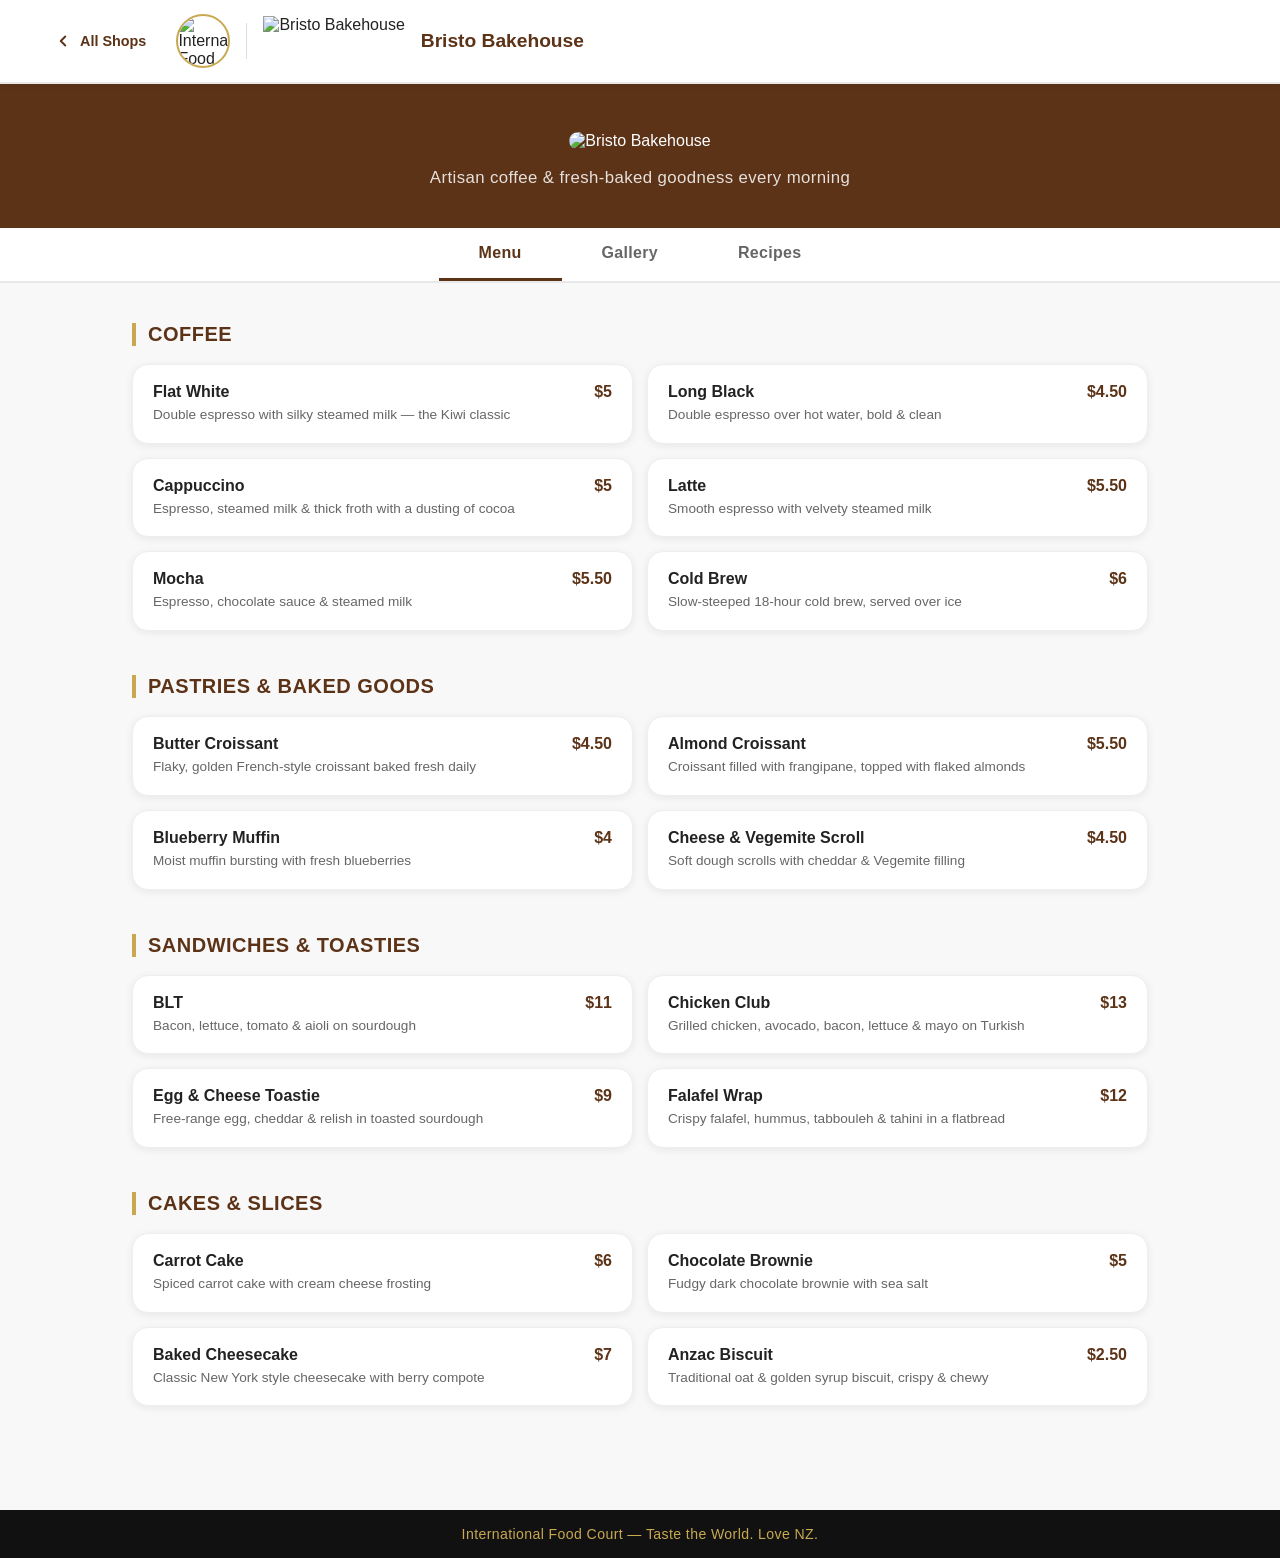
==== shops/bristo-bakehouse.html @ 09b8bf1c "Initial commit: Food court website with shop listings" ====
<!DOCTYPE html>
<html lang="en">
<head>
  <meta charset="UTF-8" />
  <meta name="viewport" content="width=device-width, initial-scale=1.0" />
  <title>Bristo Bakehouse – Coffee &amp; Bakery</title>
  <link rel="stylesheet" href="../css/shop.css" />
  <style>
    :root {
      --brand:    #5c3317;
      --brand-dk: #3e2210;
      --accent:   #c8a951;
    }
  </style>
</head>
<body>

  <header class="top-bar">
    <a class="back-btn" href="../index.html">
      <svg viewBox="0 0 24 24" fill="none" stroke="currentColor" stroke-width="2.5" stroke-linecap="round" stroke-linejoin="round"><polyline points="15 18 9 12 15 6"/></svg>
      All Shops
    </a>
    <div class="top-bar-fc-logo"><img src="../images/logos/food-court-logo.png" alt="International Food Court" /></div>
    <div class="top-bar-divider"></div>
    <img class="top-bar-shop-logo" src="../images/logos/bristo-bakehouse.png" alt="Bristo Bakehouse" />
    <span class="top-bar-shop-name">Bristo Bakehouse</span>
  </header>

  <section class="shop-hero">
    <img class="hero-logo" src="../images/logos/bristo-bakehouse.png" alt="Bristo Bakehouse" />
    <p class="hero-tagline">Artisan coffee &amp; fresh-baked goodness every morning</p>
  </section>

  <nav class="tab-nav">
    <button class="tab-btn active" data-tab="menu">Menu</button>
    <button class="tab-btn" data-tab="gallery">Gallery</button>
    <button class="tab-btn" data-tab="recipes">Recipes</button>
  </nav>

  <div class="shop-content">

    <!-- MENU -->
    <div class="tab-panel active" id="menu">

      <div class="menu-category">
        <h2 class="category-title">Coffee</h2>
        <div class="menu-items">
          <div class="menu-item">
            <div class="item-info"><div class="item-name">Flat White</div><div class="item-desc">Double espresso with silky steamed milk — the Kiwi classic</div></div>
            <span class="item-price">$5</span>
          </div>
          <div class="menu-item">
            <div class="item-info"><div class="item-name">Long Black</div><div class="item-desc">Double espresso over hot water, bold & clean</div></div>
            <span class="item-price">$4.50</span>
          </div>
          <div class="menu-item">
            <div class="item-info"><div class="item-name">Cappuccino</div><div class="item-desc">Espresso, steamed milk & thick froth with a dusting of cocoa</div></div>
            <span class="item-price">$5</span>
          </div>
          <div class="menu-item">
            <div class="item-info"><div class="item-name">Latte</div><div class="item-desc">Smooth espresso with velvety steamed milk</div></div>
            <span class="item-price">$5.50</span>
          </div>
          <div class="menu-item">
            <div class="item-info"><div class="item-name">Mocha</div><div class="item-desc">Espresso, chocolate sauce & steamed milk</div></div>
            <span class="item-price">$5.50</span>
          </div>
          <div class="menu-item">
            <div class="item-info"><div class="item-name">Cold Brew</div><div class="item-desc">Slow-steeped 18-hour cold brew, served over ice</div></div>
            <span class="item-price">$6</span>
          </div>
        </div>
      </div>

      <div class="menu-category">
        <h2 class="category-title">Pastries & Baked Goods</h2>
        <div class="menu-items">
          <div class="menu-item">
            <div class="item-info"><div class="item-name">Butter Croissant</div><div class="item-desc">Flaky, golden French-style croissant baked fresh daily</div></div>
            <span class="item-price">$4.50</span>
          </div>
          <div class="menu-item">
            <div class="item-info"><div class="item-name">Almond Croissant</div><div class="item-desc">Croissant filled with frangipane, topped with flaked almonds</div></div>
            <span class="item-price">$5.50</span>
          </div>
          <div class="menu-item">
            <div class="item-info"><div class="item-name">Blueberry Muffin</div><div class="item-desc">Moist muffin bursting with fresh blueberries</div></div>
            <span class="item-price">$4</span>
          </div>
          <div class="menu-item">
            <div class="item-info"><div class="item-name">Cheese & Vegemite Scroll</div><div class="item-desc">Soft dough scrolls with cheddar & Vegemite filling</div></div>
            <span class="item-price">$4.50</span>
          </div>
        </div>
      </div>

      <div class="menu-category">
        <h2 class="category-title">Sandwiches & Toasties</h2>
        <div class="menu-items">
          <div class="menu-item">
            <div class="item-info"><div class="item-name">BLT</div><div class="item-desc">Bacon, lettuce, tomato & aioli on sourdough</div></div>
            <span class="item-price">$11</span>
          </div>
          <div class="menu-item">
            <div class="item-info"><div class="item-name">Chicken Club</div><div class="item-desc">Grilled chicken, avocado, bacon, lettuce & mayo on Turkish</div></div>
            <span class="item-price">$13</span>
          </div>
          <div class="menu-item">
            <div class="item-info"><div class="item-name">Egg & Cheese Toastie</div><div class="item-desc">Free-range egg, cheddar & relish in toasted sourdough</div></div>
            <span class="item-price">$9</span>
          </div>
          <div class="menu-item">
            <div class="item-info"><div class="item-name">Falafel Wrap</div><div class="item-desc">Crispy falafel, hummus, tabbouleh & tahini in a flatbread</div></div>
            <span class="item-price">$12</span>
          </div>
        </div>
      </div>

      <div class="menu-category">
        <h2 class="category-title">Cakes & Slices</h2>
        <div class="menu-items">
          <div class="menu-item">
            <div class="item-info"><div class="item-name">Carrot Cake</div><div class="item-desc">Spiced carrot cake with cream cheese frosting</div></div>
            <span class="item-price">$6</span>
          </div>
          <div class="menu-item">
            <div class="item-info"><div class="item-name">Chocolate Brownie</div><div class="item-desc">Fudgy dark chocolate brownie with sea salt</div></div>
            <span class="item-price">$5</span>
          </div>
          <div class="menu-item">
            <div class="item-info"><div class="item-name">Baked Cheesecake</div><div class="item-desc">Classic New York style cheesecake with berry compote</div></div>
            <span class="item-price">$7</span>
          </div>
          <div class="menu-item">
            <div class="item-info"><div class="item-name">Anzac Biscuit</div><div class="item-desc">Traditional oat & golden syrup biscuit, crispy & chewy</div></div>
            <span class="item-price">$2.50</span>
          </div>
        </div>
      </div>
    </div>

    <!-- GALLERY -->
    <div class="tab-panel" id="gallery">
      <div class="gallery-grid">
        <div class="gallery-item"><div class="gallery-placeholder"><svg viewBox="0 0 24 24" fill="none" stroke="currentColor" stroke-width="1.5"><rect x="3" y="3" width="18" height="18" rx="2"/><circle cx="8.5" cy="8.5" r="1.5"/><polyline points="21 15 16 10 5 21"/></svg>Flat White</div></div>
        <div class="gallery-item"><div class="gallery-placeholder"><svg viewBox="0 0 24 24" fill="none" stroke="currentColor" stroke-width="1.5"><rect x="3" y="3" width="18" height="18" rx="2"/><circle cx="8.5" cy="8.5" r="1.5"/><polyline points="21 15 16 10 5 21"/></svg>Butter Croissant</div></div>
        <div class="gallery-item"><div class="gallery-placeholder"><svg viewBox="0 0 24 24" fill="none" stroke="currentColor" stroke-width="1.5"><rect x="3" y="3" width="18" height="18" rx="2"/><circle cx="8.5" cy="8.5" r="1.5"/><polyline points="21 15 16 10 5 21"/></svg>Chicken Club</div></div>
        <div class="gallery-item"><div class="gallery-placeholder"><svg viewBox="0 0 24 24" fill="none" stroke="currentColor" stroke-width="1.5"><rect x="3" y="3" width="18" height="18" rx="2"/><circle cx="8.5" cy="8.5" r="1.5"/><polyline points="21 15 16 10 5 21"/></svg>Carrot Cake</div></div>
        <div class="gallery-item"><div class="gallery-placeholder"><svg viewBox="0 0 24 24" fill="none" stroke="currentColor" stroke-width="1.5"><rect x="3" y="3" width="18" height="18" rx="2"/><circle cx="8.5" cy="8.5" r="1.5"/><polyline points="21 15 16 10 5 21"/></svg>Almond Croissant</div></div>
        <div class="gallery-item"><div class="gallery-placeholder"><svg viewBox="0 0 24 24" fill="none" stroke="currentColor" stroke-width="1.5"><rect x="3" y="3" width="18" height="18" rx="2"/><circle cx="8.5" cy="8.5" r="1.5"/><polyline points="21 15 16 10 5 21"/></svg>Chocolate Brownie</div></div>
      </div>
    </div>

    <!-- RECIPES -->
    <div class="tab-panel" id="recipes">

      <div class="recipe-card">
        <div class="recipe-title">Classic Butter Croissants</div>
        <div class="recipe-meta"><span>Makes: 8</span><span>Prep: 3 hrs</span><span>Bake: 20 min</span></div>
        <div class="recipe-body">
          <div>
            <div class="recipe-section-title">Ingredients</div>
            <ul class="ingredients-list">
              <li>3 cups bread flour</li>
              <li>7g instant yeast</li>
              <li>50g sugar</li>
              <li>1 tsp salt</li>
              <li>200ml warm milk</li>
              <li>30g softened butter</li>
              <li>200g cold unsalted butter (for lamination)</li>
              <li>1 egg + 1 tbsp milk (egg wash)</li>
            </ul>
          </div>
          <div>
            <div class="recipe-section-title">Method</div>
            <ol class="steps-list">
              <li>Mix flour, yeast, sugar, salt, warm milk and softened butter to form dough. Knead 5 minutes. Refrigerate 1 hour.</li>
              <li>Beat cold butter into a flat square between baking paper. Refrigerate until firm but pliable.</li>
              <li>Roll dough into a rectangle. Place butter square in centre, fold dough over it like an envelope.</li>
              <li>Roll out and fold into thirds (like a letter). Repeat 3 times, refrigerating 30 minutes between each fold.</li>
              <li>Roll dough thin, cut into triangles. Roll each triangle from base to tip.</li>
              <li>Place on baking paper, brush with egg wash. Prove 1 hour. Bake at 200°C for 18–20 minutes until golden.</li>
            </ol>
          </div>
        </div>
      </div>

      <div class="recipe-card">
        <div class="recipe-title">Fudgy Chocolate Brownies</div>
        <div class="recipe-meta"><span>Makes: 16 squares</span><span>Prep: 15 min</span><span>Bake: 25 min</span></div>
        <div class="recipe-body">
          <div>
            <div class="recipe-section-title">Ingredients</div>
            <ul class="ingredients-list">
              <li>200g dark chocolate (70%)</li>
              <li>150g unsalted butter</li>
              <li>250g caster sugar</li>
              <li>3 eggs</li>
              <li>1 tsp vanilla extract</li>
              <li>100g plain flour</li>
              <li>30g cocoa powder</li>
              <li>½ tsp salt</li>
              <li>Flaky sea salt to top</li>
            </ul>
          </div>
          <div>
            <div class="recipe-section-title">Method</div>
            <ol class="steps-list">
              <li>Preheat oven to 175°C. Line a 20cm square tin with baking paper.</li>
              <li>Melt chocolate and butter together in a bowl over simmering water. Cool 5 minutes.</li>
              <li>Whisk sugar into chocolate mixture, then beat in eggs one at a time. Add vanilla.</li>
              <li>Fold in flour, cocoa and salt until just combined — do not overmix.</li>
              <li>Pour into tin, sprinkle with flaky salt. Bake 22–25 minutes. Centre should still have a slight wobble.</li>
              <li>Cool completely in tin before cutting. This is key — patience makes them fudgy!</li>
            </ol>
          </div>
        </div>
      </div>

    </div>
  </div>

  <footer class="site-footer">
    <p>International Food Court &mdash; Taste the World. Love NZ.</p>
  </footer>

  <script src="../js/shop.js"></script>
</body>
</html>
---- css/shop.css ----
/* ── Reset & Base ─────────────────────────────────── */
*, *::before, *::after { box-sizing: border-box; margin: 0; padding: 0; }

:root {
  --brand:    #1a5c6e;
  --brand-dk: #134957;
  --accent:   #f5c518;
  --text:     #222;
  --muted:    #666;
  --bg:       #f8f8f8;
  --card-bg:  #fff;
  --radius:   16px;
}

body {
  font-family: 'Segoe UI', Arial, sans-serif;
  background: var(--bg);
  color: var(--text);
  min-height: 100vh;
  display: flex;
  flex-direction: column;
}

a { color: inherit; text-decoration: none; }
img { display: block; max-width: 100%; }

/* ── Top Bar ──────────────────────────────────────── */
.top-bar {
  display: flex;
  align-items: center;
  gap: 16px;
  padding: 14px 40px;
  background: #fff;
  border-bottom: 2px solid #e8e8e8;
  position: sticky;
  top: 0;
  z-index: 100;
  box-shadow: 0 2px 8px rgba(0,0,0,0.06);
}

.back-btn {
  display: flex;
  align-items: center;
  gap: 8px;
  font-size: 0.9rem;
  font-weight: 600;
  color: var(--brand);
  padding: 8px 14px;
  border-radius: 8px;
  transition: background 0.2s;
  white-space: nowrap;
}
.back-btn:hover { background: #f0f0f0; }
.back-btn svg { width: 18px; height: 18px; }

.top-bar-fc-logo {
  width: 54px;
  height: 54px;
  border-radius: 50%;
  overflow: hidden;
  border: 2px solid #c8a951;
  flex-shrink: 0;
}
.top-bar-fc-logo img { width: 100%; height: 100%; object-fit: cover; }

.top-bar-divider {
  width: 1px;
  height: 36px;
  background: #ddd;
  flex-shrink: 0;
}

.top-bar-shop-logo {
  height: 50px;
  object-fit: contain;
  flex-shrink: 0;
}

.top-bar-shop-name {
  font-size: 1.2rem;
  font-weight: 700;
  color: var(--brand);
}

/* ── Hero ─────────────────────────────────────────── */
.shop-hero {
  background: var(--brand);
  display: flex;
  align-items: center;
  justify-content: center;
  flex-direction: column;
  padding: 48px 40px 40px;
  text-align: center;
  gap: 18px;
  color: #fff;
}

.hero-logo {
  max-width: 220px;
  max-height: 160px;
  object-fit: contain;
  border-radius: 16px;
}

.hero-tagline {
  font-size: 1.05rem;
  opacity: 0.85;
  letter-spacing: 0.4px;
}

/* ── Tab Nav ──────────────────────────────────────── */
.tab-nav {
  display: flex;
  justify-content: center;
  gap: 0;
  background: #fff;
  border-bottom: 2px solid #e8e8e8;
  position: sticky;
  top: 86px;
  z-index: 99;
}

.tab-btn {
  padding: 16px 40px;
  font-size: 1rem;
  font-weight: 600;
  background: none;
  border: none;
  cursor: pointer;
  color: var(--muted);
  border-bottom: 3px solid transparent;
  transition: color 0.2s, border-color 0.2s;
  letter-spacing: 0.3px;
}
.tab-btn:hover { color: var(--brand); }
.tab-btn.active {
  color: var(--brand);
  border-bottom-color: var(--brand);
}

/* ── Tab Panels ───────────────────────────────────── */
.tab-panel { display: none; }
.tab-panel.active { display: block; }

/* ── Main Content ─────────────────────────────────── */
.shop-content {
  flex: 1;
  max-width: 1080px;
  margin: 0 auto;
  width: 100%;
  padding: 40px 32px 60px;
}

/* ── Menu ─────────────────────────────────────────── */
.menu-category {
  margin-bottom: 44px;
}

.category-title {
  font-size: 1.25rem;
  font-weight: 700;
  color: var(--brand);
  border-left: 4px solid var(--accent);
  padding-left: 12px;
  margin-bottom: 18px;
  text-transform: uppercase;
  letter-spacing: 0.5px;
}

.menu-items {
  display: grid;
  grid-template-columns: repeat(2, 1fr);
  gap: 14px;
}

.menu-item {
  background: var(--card-bg);
  border-radius: var(--radius);
  padding: 18px 20px;
  display: flex;
  justify-content: space-between;
  align-items: flex-start;
  gap: 12px;
  box-shadow: 0 2px 8px rgba(0,0,0,0.07);
  border: 1px solid #eee;
  transition: box-shadow 0.2s;
}
.menu-item:hover { box-shadow: 0 4px 16px rgba(0,0,0,0.12); }

.item-info { flex: 1; }
.item-name {
  font-size: 1rem;
  font-weight: 600;
  margin-bottom: 4px;
}
.item-desc {
  font-size: 0.85rem;
  color: var(--muted);
  line-height: 1.45;
}

.item-price {
  font-size: 1rem;
  font-weight: 700;
  color: var(--brand);
  white-space: nowrap;
  flex-shrink: 0;
}

/* ── Gallery ──────────────────────────────────────── */
.gallery-grid {
  display: grid;
  grid-template-columns: repeat(3, 1fr);
  gap: 16px;
}

.gallery-item {
  border-radius: var(--radius);
  overflow: hidden;
  aspect-ratio: 4/3;
  background: #e0e0e0;
  display: flex;
  align-items: center;
  justify-content: center;
  color: #999;
  font-size: 0.85rem;
  font-weight: 500;
}

.gallery-item img {
  width: 100%;
  height: 100%;
  object-fit: cover;
  transition: transform 0.3s;
}
.gallery-item:hover img { transform: scale(1.04); }

.gallery-placeholder {
  display: flex;
  flex-direction: column;
  align-items: center;
  gap: 8px;
  color: #aaa;
  font-size: 0.85rem;
}
.gallery-placeholder svg { width: 40px; height: 40px; opacity: 0.4; }

/* ── Recipes ──────────────────────────────────────── */
.recipe-card {
  background: var(--card-bg);
  border-radius: var(--radius);
  padding: 28px;
  margin-bottom: 24px;
  box-shadow: 0 2px 10px rgba(0,0,0,0.07);
  border: 1px solid #eee;
}

.recipe-title {
  font-size: 1.2rem;
  font-weight: 700;
  color: var(--brand);
  margin-bottom: 6px;
}

.recipe-meta {
  font-size: 0.85rem;
  color: var(--muted);
  margin-bottom: 20px;
  display: flex;
  gap: 20px;
}

.recipe-body {
  display: grid;
  grid-template-columns: 1fr 2fr;
  gap: 24px;
}

.recipe-section-title {
  font-size: 0.9rem;
  font-weight: 700;
  text-transform: uppercase;
  letter-spacing: 0.5px;
  color: var(--muted);
  margin-bottom: 10px;
}

.ingredients-list {
  list-style: none;
  font-size: 0.9rem;
  line-height: 2;
}
.ingredients-list li::before {
  content: '• ';
  color: var(--accent);
  font-weight: 700;
}

.steps-list {
  list-style: none;
  counter-reset: step;
  font-size: 0.9rem;
}
.steps-list li {
  counter-increment: step;
  display: flex;
  gap: 12px;
  margin-bottom: 12px;
  line-height: 1.5;
}
.steps-list li::before {
  content: counter(step);
  background: var(--brand);
  color: #fff;
  border-radius: 50%;
  width: 24px;
  height: 24px;
  min-width: 24px;
  display: flex;
  align-items: center;
  justify-content: center;
  font-size: 0.78rem;
  font-weight: 700;
  margin-top: 2px;
}

/* ── Footer ───────────────────────────────────────── */
.site-footer {
  background: #111;
  color: #c8a951;
  text-align: center;
  padding: 16px 20px;
  font-size: 0.88rem;
  letter-spacing: 0.4px;
  margin-top: auto;
}

/* ── Responsive ───────────────────────────────────── */
@media (max-width: 800px) {
  .menu-items { grid-template-columns: 1fr; }
  .gallery-grid { grid-template-columns: repeat(2, 1fr); }
  .recipe-body { grid-template-columns: 1fr; }
  .top-bar { padding: 12px 20px; }
  .tab-btn { padding: 14px 20px; font-size: 0.9rem; }
  .shop-content { padding: 28px 20px 48px; }
}

@media (max-width: 500px) {
  .gallery-grid { grid-template-columns: 1fr; }
  .top-bar-shop-name { display: none; }
}
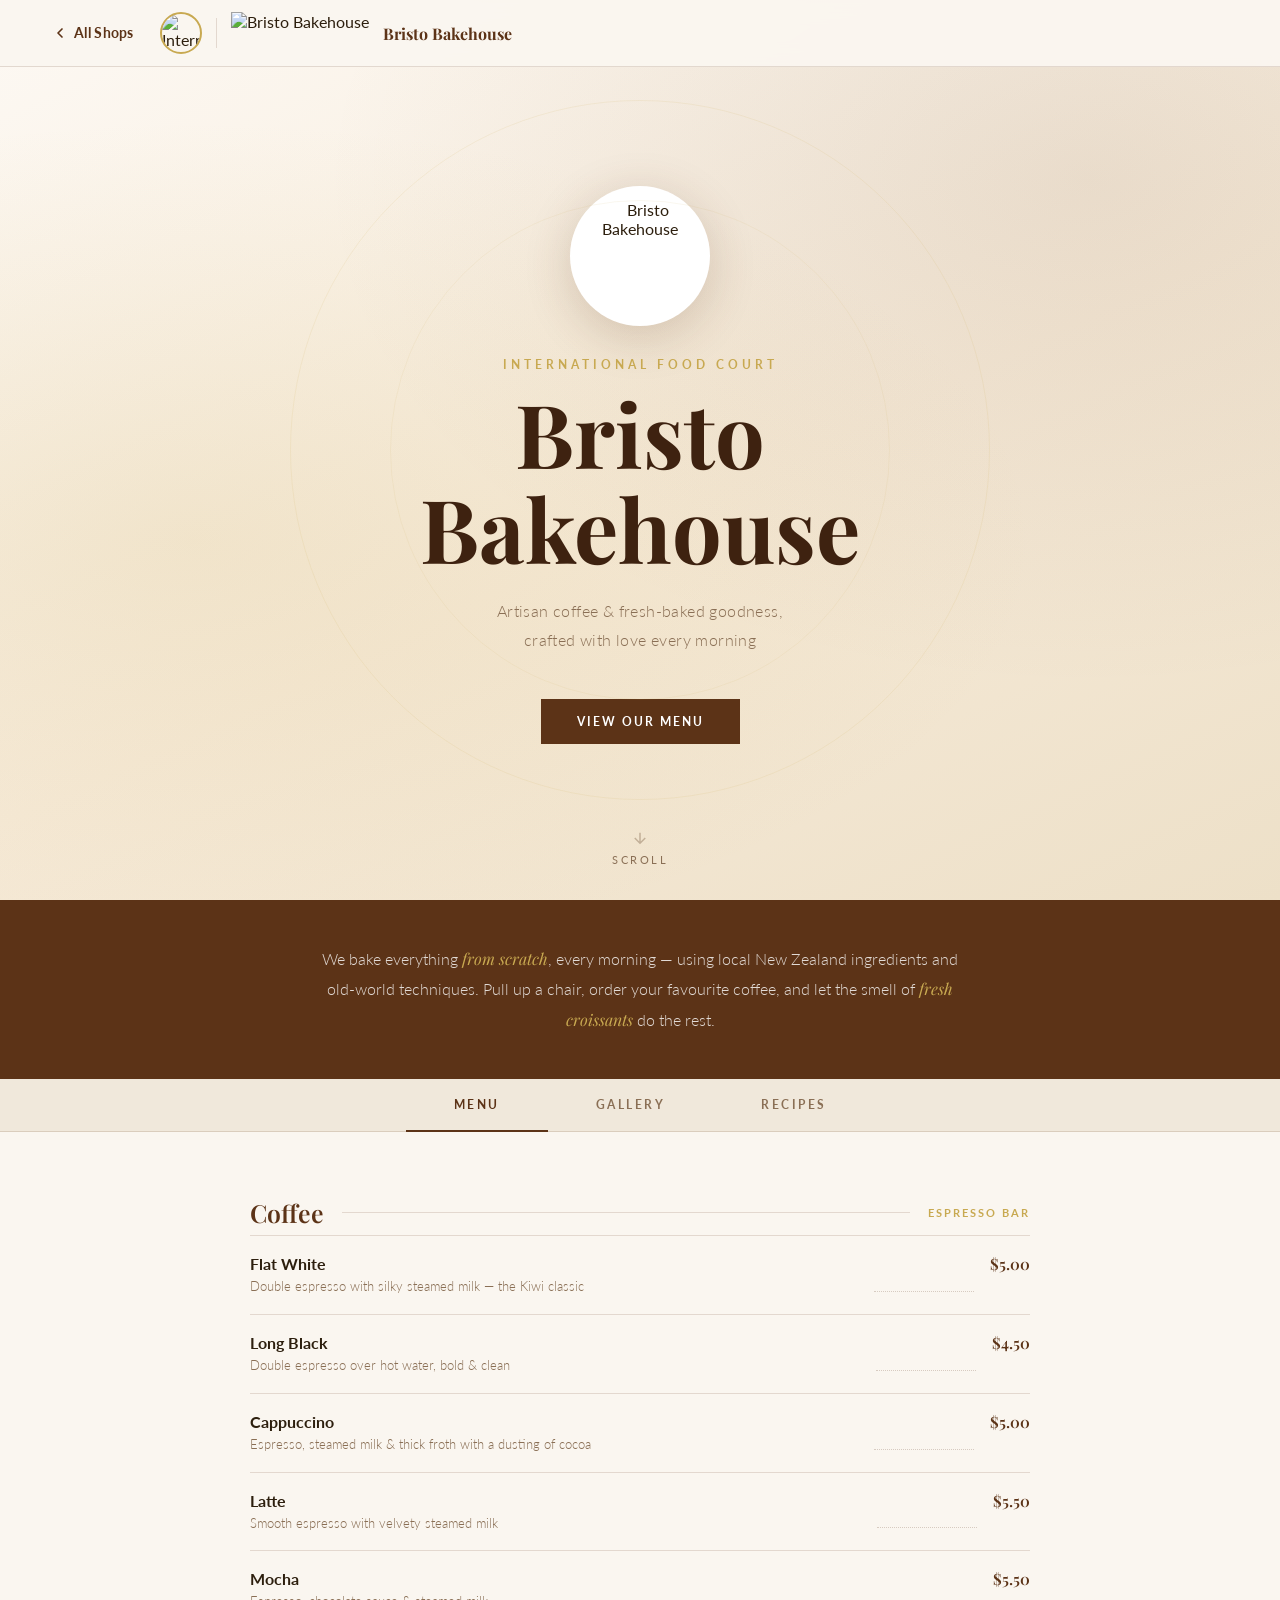
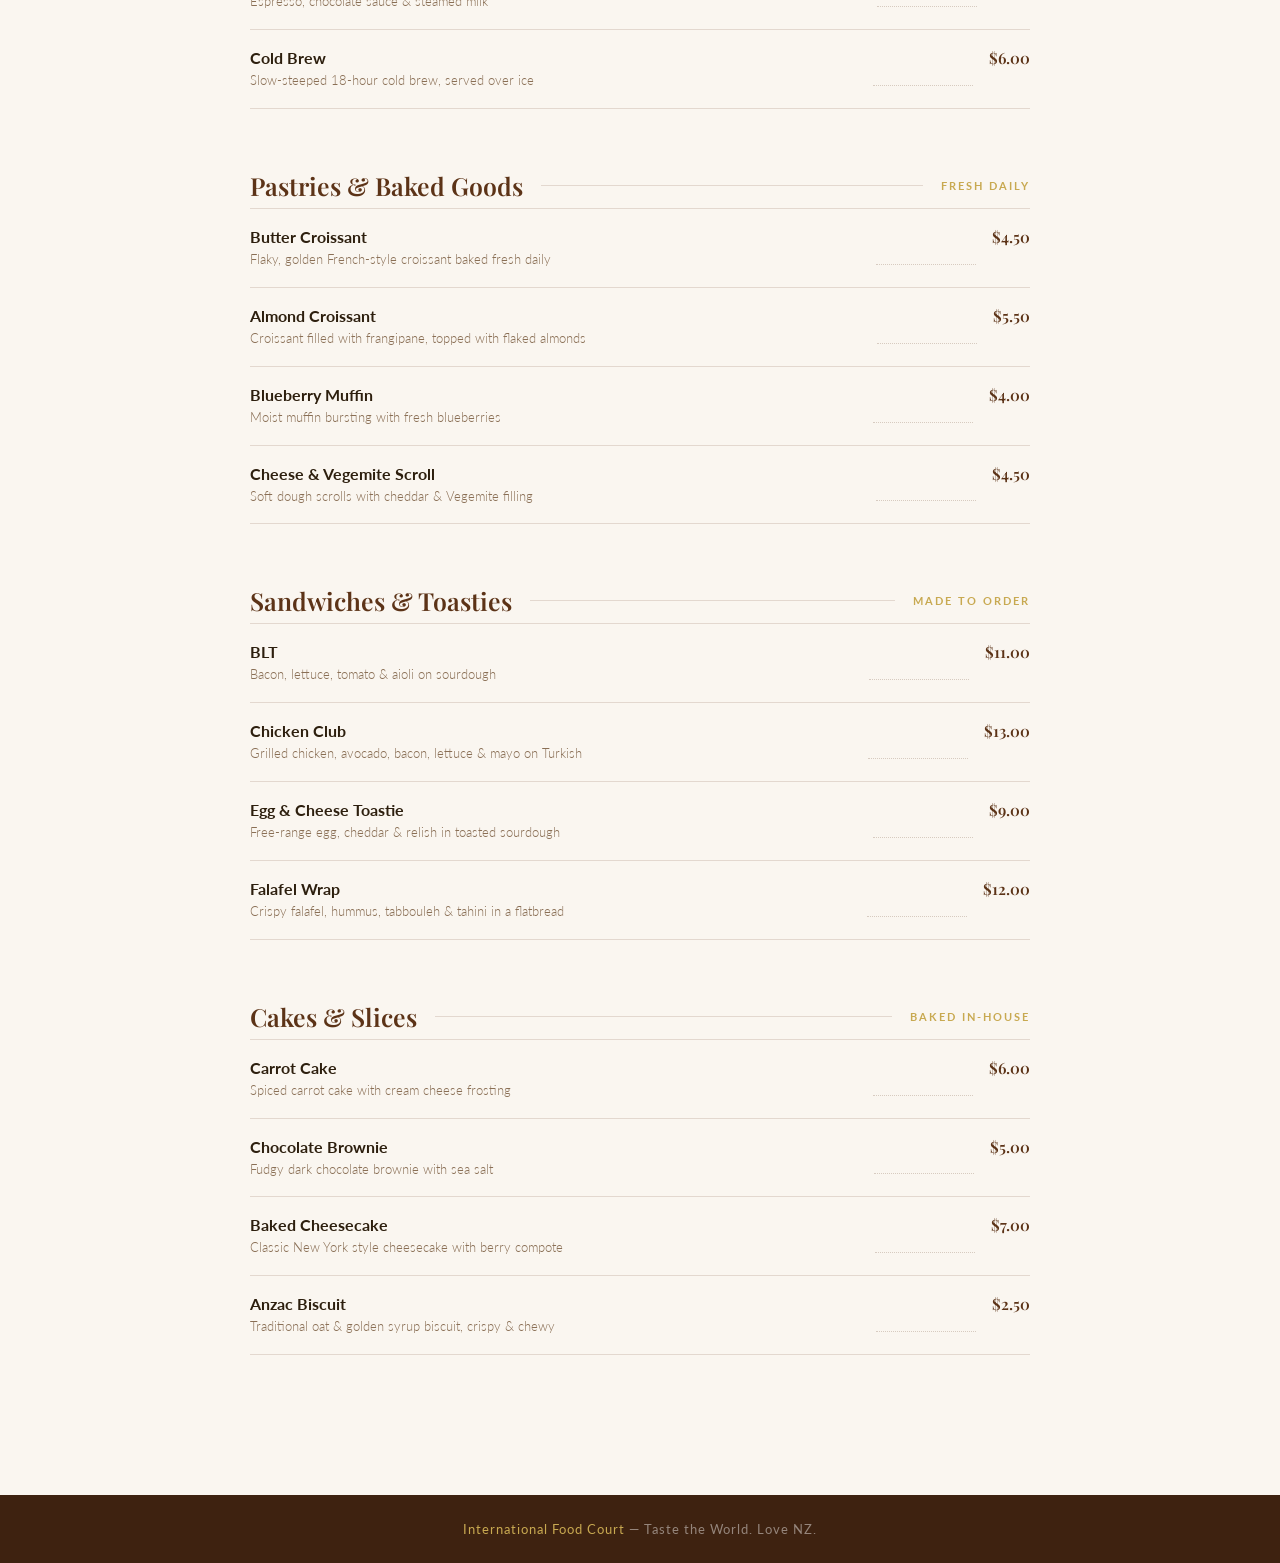
==== commit 427f7497: "Redesign Bristo Bakehouse as a natural editorial landing page Replace boxed card grid with a full-sc" ====
--- a/shops/bristo-bakehouse.html
+++ b/shops/bristo-bakehouse.html
@@ -4,12 +4,549 @@
   <meta charset="UTF-8" />
   <meta name="viewport" content="width=device-width, initial-scale=1.0" />
   <title>Bristo Bakehouse – Coffee &amp; Bakery</title>
-  <link rel="stylesheet" href="../css/shop.css" />
+  <link rel="preconnect" href="https://fonts.googleapis.com">
+  <link rel="preconnect" href="https://fonts.gstatic.com" crossorigin>
+  <link href="https://fonts.googleapis.com/css2?family=Playfair+Display:ital,wght@0,400;0,600;0,700;1,400&family=Lato:wght@300;400;700&display=swap" rel="stylesheet">
   <style>
+    *, *::before, *::after { box-sizing: border-box; margin: 0; padding: 0; }
+
     :root {
       --brand:    #5c3317;
       --brand-dk: #3e2210;
       --accent:   #c8a951;
+      --bg:       #faf6f0;
+      --bg-alt:   #f0e8db;
+      --text:     #2d1f0e;
+      --muted:    #8a6f55;
+      --border:   rgba(92, 51, 23, 0.15);
+    }
+
+    body {
+      font-family: 'Lato', 'Segoe UI', sans-serif;
+      background: var(--bg);
+      color: var(--text);
+      min-height: 100vh;
+    }
+
+    a { color: inherit; text-decoration: none; }
+    img { display: block; max-width: 100%; }
+
+    /* ── Top Bar ── */
+    .top-bar {
+      display: flex;
+      align-items: center;
+      gap: 14px;
+      padding: 12px 40px;
+      background: rgba(250, 246, 240, 0.96);
+      backdrop-filter: blur(10px);
+      border-bottom: 1px solid var(--border);
+      position: fixed;
+      top: 0; left: 0; right: 0;
+      z-index: 100;
+    }
+
+    .back-btn {
+      display: flex;
+      align-items: center;
+      gap: 6px;
+      font-size: 0.85rem;
+      font-weight: 700;
+      color: var(--brand);
+      padding: 7px 12px;
+      border-radius: 6px;
+      transition: background 0.2s;
+      white-space: nowrap;
+      letter-spacing: 0.3px;
+    }
+    .back-btn:hover { background: rgba(92, 51, 23, 0.08); }
+    .back-btn svg { width: 16px; height: 16px; }
+
+    .top-bar-fc-logo {
+      width: 42px; height: 42px;
+      border-radius: 50%;
+      overflow: hidden;
+      border: 2px solid var(--accent);
+      flex-shrink: 0;
+    }
+    .top-bar-fc-logo img { width: 100%; height: 100%; object-fit: cover; }
+
+    .top-bar-divider {
+      width: 1px; height: 30px;
+      background: var(--border);
+      flex-shrink: 0;
+    }
+
+    .top-bar-shop-logo {
+      height: 42px;
+      object-fit: contain;
+      flex-shrink: 0;
+    }
+
+    .top-bar-shop-name {
+      font-family: 'Playfair Display', serif;
+      font-size: 1rem;
+      font-weight: 700;
+      color: var(--brand);
+    }
+
+    /* ── Hero ── */
+    .shop-hero {
+      min-height: 100vh;
+      background:
+        radial-gradient(ellipse at 15% 60%, rgba(200, 169, 81, 0.14) 0%, transparent 55%),
+        radial-gradient(ellipse at 85% 20%, rgba(92, 51, 23, 0.09) 0%, transparent 50%),
+        linear-gradient(155deg, #fdf9f4 0%, #f6ead8 55%, #ede0c8 100%);
+      display: flex;
+      flex-direction: column;
+      align-items: center;
+      justify-content: center;
+      text-align: center;
+      padding: 120px 40px 90px;
+      position: relative;
+      overflow: hidden;
+    }
+
+    /* subtle decorative texture rings */
+    .shop-hero::before {
+      content: '';
+      position: absolute;
+      top: 50%; left: 50%;
+      transform: translate(-50%, -50%);
+      width: 700px; height: 700px;
+      border-radius: 50%;
+      border: 1px solid rgba(200, 169, 81, 0.12);
+      pointer-events: none;
+    }
+    .shop-hero::after {
+      content: '';
+      position: absolute;
+      top: 50%; left: 50%;
+      transform: translate(-50%, -50%);
+      width: 500px; height: 500px;
+      border-radius: 50%;
+      border: 1px solid rgba(200, 169, 81, 0.09);
+      pointer-events: none;
+    }
+
+    .hero-logo {
+      width: 140px; height: 140px;
+      object-fit: contain;
+      border-radius: 50%;
+      background: #fff;
+      padding: 14px;
+      box-shadow: 0 10px 48px rgba(92, 51, 23, 0.2);
+      margin-bottom: 32px;
+      position: relative;
+    }
+
+    .hero-eyebrow {
+      font-size: 0.72rem;
+      letter-spacing: 4px;
+      text-transform: uppercase;
+      color: var(--accent);
+      font-weight: 700;
+      margin-bottom: 14px;
+      position: relative;
+    }
+
+    .hero-title {
+      font-family: 'Playfair Display', serif;
+      font-size: clamp(3rem, 7vw, 5.5rem);
+      font-weight: 700;
+      color: var(--brand-dk);
+      line-height: 1.08;
+      margin-bottom: 22px;
+      position: relative;
+    }
+
+    .hero-tagline {
+      font-size: 1rem;
+      color: var(--muted);
+      font-weight: 300;
+      letter-spacing: 0.4px;
+      max-width: 400px;
+      line-height: 1.8;
+      margin-bottom: 44px;
+      position: relative;
+    }
+
+    .hero-cta {
+      display: inline-flex;
+      align-items: center;
+      gap: 10px;
+      background: var(--brand);
+      color: #fff;
+      padding: 15px 36px;
+      font-size: 0.78rem;
+      font-weight: 700;
+      letter-spacing: 2px;
+      text-transform: uppercase;
+      transition: background 0.2s, transform 0.18s;
+      position: relative;
+    }
+    .hero-cta:hover { background: var(--brand-dk); transform: translateY(-2px); }
+
+    .hero-scroll {
+      position: absolute;
+      bottom: 34px;
+      left: 50%;
+      transform: translateX(-50%);
+      display: flex;
+      flex-direction: column;
+      align-items: center;
+      gap: 6px;
+      color: var(--muted);
+      font-size: 0.68rem;
+      letter-spacing: 2.5px;
+      text-transform: uppercase;
+      animation: scrollBounce 2.4s ease-in-out infinite;
+    }
+    .hero-scroll svg { width: 18px; height: 18px; opacity: 0.45; }
+
+    @keyframes scrollBounce {
+      0%, 100% { transform: translateX(-50%) translateY(0); }
+      50%       { transform: translateX(-50%) translateY(7px); }
+    }
+
+    /* ── Intro Strip ── */
+    .intro-strip {
+      background: var(--brand);
+      padding: 44px 40px;
+      text-align: center;
+    }
+    .intro-strip p {
+      max-width: 660px;
+      margin: 0 auto;
+      font-size: 1rem;
+      line-height: 1.9;
+      color: rgba(255,255,255,0.82);
+      font-weight: 300;
+    }
+    .intro-strip em {
+      font-family: 'Playfair Display', serif;
+      font-style: italic;
+      font-weight: 400;
+      color: var(--accent);
+    }
+
+    /* ── Tab Nav ── */
+    .tab-nav {
+      display: flex;
+      justify-content: center;
+      background: var(--bg-alt);
+      border-bottom: 1px solid var(--border);
+      position: sticky;
+      top: 67px;
+      z-index: 99;
+    }
+
+    .tab-btn {
+      padding: 18px 48px;
+      font-family: 'Lato', sans-serif;
+      font-size: 0.78rem;
+      font-weight: 700;
+      letter-spacing: 2.5px;
+      text-transform: uppercase;
+      background: none;
+      border: none;
+      cursor: pointer;
+      color: var(--muted);
+      border-bottom: 2px solid transparent;
+      margin-bottom: -1px;
+      transition: color 0.2s, border-color 0.2s;
+    }
+    .tab-btn:hover { color: var(--brand); }
+    .tab-btn.active {
+      color: var(--brand);
+      border-bottom-color: var(--brand);
+    }
+
+    /* ── Tab Panels ── */
+    .tab-panel { display: none; }
+    .tab-panel.active { display: block; }
+
+    .shop-content {
+      max-width: 860px;
+      margin: 0 auto;
+      width: 100%;
+      padding: 64px 40px 80px;
+    }
+
+    /* ── Menu ── */
+    .menu-category { margin-bottom: 60px; }
+
+    .category-header {
+      display: flex;
+      align-items: center;
+      gap: 18px;
+      margin-bottom: 6px;
+    }
+
+    .category-title {
+      font-family: 'Playfair Display', serif;
+      font-size: 1.55rem;
+      font-weight: 600;
+      color: var(--brand);
+      white-space: nowrap;
+    }
+
+    .category-line {
+      flex: 1;
+      height: 1px;
+      background: var(--border);
+    }
+
+    .category-tag {
+      font-size: 0.68rem;
+      letter-spacing: 2px;
+      text-transform: uppercase;
+      color: var(--accent);
+      font-weight: 700;
+      white-space: nowrap;
+    }
+
+    .menu-items { display: block; }
+
+    .menu-item {
+      display: flex;
+      align-items: baseline;
+      gap: 16px;
+      padding: 17px 0;
+      border-bottom: 1px solid var(--border);
+    }
+    .menu-item:first-child { border-top: 1px solid var(--border); }
+
+    .item-info { flex: 1; min-width: 0; }
+
+    .item-name {
+      font-size: 0.97rem;
+      font-weight: 700;
+      color: var(--text);
+      margin-bottom: 3px;
+    }
+
+    .item-desc {
+      font-size: 0.84rem;
+      color: var(--muted);
+      font-weight: 300;
+      line-height: 1.55;
+    }
+
+    .item-dots {
+      flex: 1;
+      max-width: 100px;
+      border-bottom: 1px dotted rgba(92,51,23,0.22);
+      align-self: flex-end;
+      margin-bottom: 5px;
+    }
+
+    .item-price {
+      font-family: 'Playfair Display', serif;
+      font-size: 0.97rem;
+      font-weight: 600;
+      color: var(--brand);
+      white-space: nowrap;
+    }
+
+    /* ── Gallery ── */
+    .section-intro {
+      text-align: center;
+      margin-bottom: 44px;
+    }
+    .section-intro h2 {
+      font-family: 'Playfair Display', serif;
+      font-size: 1.9rem;
+      color: var(--brand);
+      margin-bottom: 10px;
+    }
+    .section-intro p {
+      color: var(--muted);
+      font-size: 0.88rem;
+      font-weight: 300;
+      line-height: 1.7;
+    }
+
+    .gallery-grid {
+      display: grid;
+      grid-template-columns: repeat(3, 1fr);
+      gap: 10px;
+    }
+
+    .gallery-item {
+      border-radius: 3px;
+      overflow: hidden;
+      aspect-ratio: 4/3;
+      background: #e4d9cc;
+      display: flex;
+      align-items: center;
+      justify-content: center;
+    }
+    .gallery-item:first-child {
+      grid-column: span 2;
+      aspect-ratio: 16/9;
+    }
+
+    .gallery-item img {
+      width: 100%; height: 100%;
+      object-fit: cover;
+      transition: transform 0.45s ease;
+    }
+    .gallery-item:hover img { transform: scale(1.04); }
+
+    .gallery-placeholder {
+      display: flex;
+      flex-direction: column;
+      align-items: center;
+      gap: 9px;
+      color: #b0a090;
+      font-size: 0.78rem;
+      font-weight: 600;
+      letter-spacing: 0.5px;
+    }
+    .gallery-placeholder svg { width: 30px; height: 30px; opacity: 0.3; }
+
+    /* ── Recipes ── */
+    .recipe-card {
+      margin-bottom: 64px;
+      padding-bottom: 64px;
+      border-bottom: 1px solid var(--border);
+    }
+    .recipe-card:last-child { border-bottom: none; }
+
+    .recipe-eyebrow {
+      font-size: 0.68rem;
+      letter-spacing: 3px;
+      text-transform: uppercase;
+      color: var(--accent);
+      font-weight: 700;
+      margin-bottom: 10px;
+    }
+
+    .recipe-title {
+      font-family: 'Playfair Display', serif;
+      font-size: 1.9rem;
+      font-weight: 600;
+      color: var(--brand-dk);
+      margin-bottom: 14px;
+      line-height: 1.15;
+    }
+
+    .recipe-meta {
+      display: flex;
+      gap: 28px;
+      margin-bottom: 28px;
+      font-size: 0.8rem;
+      color: var(--muted);
+      font-weight: 700;
+      letter-spacing: 0.5px;
+    }
+    .recipe-meta span {
+      display: flex;
+      align-items: center;
+      gap: 7px;
+    }
+    .recipe-meta span::before {
+      content: '';
+      width: 4px; height: 4px;
+      border-radius: 50%;
+      background: var(--accent);
+      flex-shrink: 0;
+    }
+
+    .recipe-rule {
+      width: 40px; height: 2px;
+      background: var(--accent);
+      margin-bottom: 32px;
+    }
+
+    .recipe-body {
+      display: grid;
+      grid-template-columns: 210px 1fr;
+      gap: 52px;
+    }
+
+    .recipe-section-title {
+      font-size: 0.68rem;
+      font-weight: 700;
+      letter-spacing: 2.5px;
+      text-transform: uppercase;
+      color: var(--brand);
+      margin-bottom: 16px;
+      padding-bottom: 8px;
+      border-bottom: 1px solid var(--border);
+    }
+
+    .ingredients-list {
+      list-style: none;
+      font-size: 0.875rem;
+      line-height: 2;
+      color: var(--text);
+      font-weight: 300;
+    }
+    .ingredients-list li { display: flex; align-items: flex-start; gap: 8px; }
+    .ingredients-list li::before {
+      content: '—';
+      color: var(--accent);
+      flex-shrink: 0;
+      font-weight: 400;
+    }
+
+    .steps-list {
+      list-style: none;
+      counter-reset: step;
+      font-size: 0.9rem;
+    }
+    .steps-list li {
+      counter-increment: step;
+      display: flex;
+      gap: 16px;
+      margin-bottom: 20px;
+      line-height: 1.7;
+      font-weight: 300;
+      align-items: flex-start;
+    }
+    .steps-list li::before {
+      content: counter(step, decimal-leading-zero);
+      font-family: 'Playfair Display', serif;
+      font-size: 0.95rem;
+      color: var(--accent);
+      font-weight: 600;
+      flex-shrink: 0;
+      width: 26px;
+      line-height: 1.7;
+    }
+
+    /* ── Footer ── */
+    .site-footer {
+      background: var(--brand-dk);
+      color: rgba(255,255,255,0.45);
+      text-align: center;
+      padding: 26px 20px;
+      font-size: 0.8rem;
+      letter-spacing: 1px;
+    }
+    .site-footer strong { color: var(--accent); font-weight: 400; }
+
+    /* ── Responsive ── */
+    @media (max-width: 768px) {
+      .top-bar { padding: 10px 20px; }
+      .shop-hero { padding: 100px 24px 70px; }
+      .hero-title { font-size: 2.8rem; }
+      .intro-strip { padding: 36px 24px; }
+      .tab-btn { padding: 16px 24px; font-size: 0.74rem; letter-spacing: 1.5px; }
+      .shop-content { padding: 44px 24px 60px; }
+      .recipe-body { grid-template-columns: 1fr; gap: 32px; }
+      .gallery-grid { grid-template-columns: repeat(2, 1fr); }
+      .gallery-item:first-child { grid-column: span 2; }
+    }
+
+    @media (max-width: 480px) {
+      .gallery-grid { grid-template-columns: 1fr; }
+      .gallery-item:first-child { grid-column: span 1; }
+      .top-bar-shop-name { display: none; }
+      .tab-nav { overflow-x: auto; justify-content: flex-start; }
+      .hero-title { font-size: 2.4rem; }
+      .item-dots { display: none; }
     }
   </style>
 </head>
@@ -28,10 +565,21 @@
 
   <section class="shop-hero">
     <img class="hero-logo" src="../images/logos/bristo-bakehouse.png" alt="Bristo Bakehouse" />
-    <p class="hero-tagline">Artisan coffee &amp; fresh-baked goodness every morning</p>
+    <p class="hero-eyebrow">International Food Court</p>
+    <h1 class="hero-title">Bristo<br>Bakehouse</h1>
+    <p class="hero-tagline">Artisan coffee &amp; fresh-baked goodness,<br>crafted with love every morning</p>
+    <a class="hero-cta" href="#content-start">View Our Menu</a>
+    <div class="hero-scroll">
+      <svg viewBox="0 0 24 24" fill="none" stroke="currentColor" stroke-width="2"><path d="M12 5v14M5 12l7 7 7-7"/></svg>
+      Scroll
+    </div>
   </section>
 
-  <nav class="tab-nav">
+  <div class="intro-strip">
+    <p>We bake everything <em>from scratch</em>, every morning — using local New Zealand ingredients and old-world techniques. Pull up a chair, order your favourite coffee, and let the smell of <em>fresh croissants</em> do the rest.</p>
+  </div>
+
+  <nav class="tab-nav" id="content-start">
     <button class="tab-btn active" data-tab="menu">Menu</button>
     <button class="tab-btn" data-tab="gallery">Gallery</button>
     <button class="tab-btn" data-tab="recipes">Recipes</button>
@@ -43,97 +591,113 @@
     <div class="tab-panel active" id="menu">
 
       <div class="menu-category">
-        <h2 class="category-title">Coffee</h2>
+        <div class="category-header">
+          <h2 class="category-title">Coffee</h2>
+          <div class="category-line"></div>
+          <span class="category-tag">Espresso Bar</span>
+        </div>
         <div class="menu-items">
           <div class="menu-item">
             <div class="item-info"><div class="item-name">Flat White</div><div class="item-desc">Double espresso with silky steamed milk — the Kiwi classic</div></div>
-            <span class="item-price">$5</span>
-          </div>
-          <div class="menu-item">
-            <div class="item-info"><div class="item-name">Long Black</div><div class="item-desc">Double espresso over hot water, bold & clean</div></div>
-            <span class="item-price">$4.50</span>
-          </div>
-          <div class="menu-item">
-            <div class="item-info"><div class="item-name">Cappuccino</div><div class="item-desc">Espresso, steamed milk & thick froth with a dusting of cocoa</div></div>
-            <span class="item-price">$5</span>
+            <div class="item-dots"></div><span class="item-price">$5.00</span>
+          </div>
+          <div class="menu-item">
+            <div class="item-info"><div class="item-name">Long Black</div><div class="item-desc">Double espresso over hot water, bold &amp; clean</div></div>
+            <div class="item-dots"></div><span class="item-price">$4.50</span>
+          </div>
+          <div class="menu-item">
+            <div class="item-info"><div class="item-name">Cappuccino</div><div class="item-desc">Espresso, steamed milk &amp; thick froth with a dusting of cocoa</div></div>
+            <div class="item-dots"></div><span class="item-price">$5.00</span>
           </div>
           <div class="menu-item">
             <div class="item-info"><div class="item-name">Latte</div><div class="item-desc">Smooth espresso with velvety steamed milk</div></div>
-            <span class="item-price">$5.50</span>
-          </div>
-          <div class="menu-item">
-            <div class="item-info"><div class="item-name">Mocha</div><div class="item-desc">Espresso, chocolate sauce & steamed milk</div></div>
-            <span class="item-price">$5.50</span>
+            <div class="item-dots"></div><span class="item-price">$5.50</span>
+          </div>
+          <div class="menu-item">
+            <div class="item-info"><div class="item-name">Mocha</div><div class="item-desc">Espresso, chocolate sauce &amp; steamed milk</div></div>
+            <div class="item-dots"></div><span class="item-price">$5.50</span>
           </div>
           <div class="menu-item">
             <div class="item-info"><div class="item-name">Cold Brew</div><div class="item-desc">Slow-steeped 18-hour cold brew, served over ice</div></div>
-            <span class="item-price">$6</span>
+            <div class="item-dots"></div><span class="item-price">$6.00</span>
           </div>
         </div>
       </div>
 
       <div class="menu-category">
-        <h2 class="category-title">Pastries & Baked Goods</h2>
+        <div class="category-header">
+          <h2 class="category-title">Pastries &amp; Baked Goods</h2>
+          <div class="category-line"></div>
+          <span class="category-tag">Fresh Daily</span>
+        </div>
         <div class="menu-items">
           <div class="menu-item">
             <div class="item-info"><div class="item-name">Butter Croissant</div><div class="item-desc">Flaky, golden French-style croissant baked fresh daily</div></div>
-            <span class="item-price">$4.50</span>
+            <div class="item-dots"></div><span class="item-price">$4.50</span>
           </div>
           <div class="menu-item">
             <div class="item-info"><div class="item-name">Almond Croissant</div><div class="item-desc">Croissant filled with frangipane, topped with flaked almonds</div></div>
-            <span class="item-price">$5.50</span>
+            <div class="item-dots"></div><span class="item-price">$5.50</span>
           </div>
           <div class="menu-item">
             <div class="item-info"><div class="item-name">Blueberry Muffin</div><div class="item-desc">Moist muffin bursting with fresh blueberries</div></div>
-            <span class="item-price">$4</span>
-          </div>
-          <div class="menu-item">
-            <div class="item-info"><div class="item-name">Cheese & Vegemite Scroll</div><div class="item-desc">Soft dough scrolls with cheddar & Vegemite filling</div></div>
-            <span class="item-price">$4.50</span>
+            <div class="item-dots"></div><span class="item-price">$4.00</span>
+          </div>
+          <div class="menu-item">
+            <div class="item-info"><div class="item-name">Cheese &amp; Vegemite Scroll</div><div class="item-desc">Soft dough scrolls with cheddar &amp; Vegemite filling</div></div>
+            <div class="item-dots"></div><span class="item-price">$4.50</span>
           </div>
         </div>
       </div>
 
       <div class="menu-category">
-        <h2 class="category-title">Sandwiches & Toasties</h2>
+        <div class="category-header">
+          <h2 class="category-title">Sandwiches &amp; Toasties</h2>
+          <div class="category-line"></div>
+          <span class="category-tag">Made to Order</span>
+        </div>
         <div class="menu-items">
           <div class="menu-item">
-            <div class="item-info"><div class="item-name">BLT</div><div class="item-desc">Bacon, lettuce, tomato & aioli on sourdough</div></div>
-            <span class="item-price">$11</span>
-          </div>
-          <div class="menu-item">
-            <div class="item-info"><div class="item-name">Chicken Club</div><div class="item-desc">Grilled chicken, avocado, bacon, lettuce & mayo on Turkish</div></div>
-            <span class="item-price">$13</span>
-          </div>
-          <div class="menu-item">
-            <div class="item-info"><div class="item-name">Egg & Cheese Toastie</div><div class="item-desc">Free-range egg, cheddar & relish in toasted sourdough</div></div>
-            <span class="item-price">$9</span>
-          </div>
-          <div class="menu-item">
-            <div class="item-info"><div class="item-name">Falafel Wrap</div><div class="item-desc">Crispy falafel, hummus, tabbouleh & tahini in a flatbread</div></div>
-            <span class="item-price">$12</span>
+            <div class="item-info"><div class="item-name">BLT</div><div class="item-desc">Bacon, lettuce, tomato &amp; aioli on sourdough</div></div>
+            <div class="item-dots"></div><span class="item-price">$11.00</span>
+          </div>
+          <div class="menu-item">
+            <div class="item-info"><div class="item-name">Chicken Club</div><div class="item-desc">Grilled chicken, avocado, bacon, lettuce &amp; mayo on Turkish</div></div>
+            <div class="item-dots"></div><span class="item-price">$13.00</span>
+          </div>
+          <div class="menu-item">
+            <div class="item-info"><div class="item-name">Egg &amp; Cheese Toastie</div><div class="item-desc">Free-range egg, cheddar &amp; relish in toasted sourdough</div></div>
+            <div class="item-dots"></div><span class="item-price">$9.00</span>
+          </div>
+          <div class="menu-item">
+            <div class="item-info"><div class="item-name">Falafel Wrap</div><div class="item-desc">Crispy falafel, hummus, tabbouleh &amp; tahini in a flatbread</div></div>
+            <div class="item-dots"></div><span class="item-price">$12.00</span>
           </div>
         </div>
       </div>
 
       <div class="menu-category">
-        <h2 class="category-title">Cakes & Slices</h2>
+        <div class="category-header">
+          <h2 class="category-title">Cakes &amp; Slices</h2>
+          <div class="category-line"></div>
+          <span class="category-tag">Baked In-House</span>
+        </div>
         <div class="menu-items">
           <div class="menu-item">
             <div class="item-info"><div class="item-name">Carrot Cake</div><div class="item-desc">Spiced carrot cake with cream cheese frosting</div></div>
-            <span class="item-price">$6</span>
+            <div class="item-dots"></div><span class="item-price">$6.00</span>
           </div>
           <div class="menu-item">
             <div class="item-info"><div class="item-name">Chocolate Brownie</div><div class="item-desc">Fudgy dark chocolate brownie with sea salt</div></div>
-            <span class="item-price">$5</span>
+            <div class="item-dots"></div><span class="item-price">$5.00</span>
           </div>
           <div class="menu-item">
             <div class="item-info"><div class="item-name">Baked Cheesecake</div><div class="item-desc">Classic New York style cheesecake with berry compote</div></div>
-            <span class="item-price">$7</span>
-          </div>
-          <div class="menu-item">
-            <div class="item-info"><div class="item-name">Anzac Biscuit</div><div class="item-desc">Traditional oat & golden syrup biscuit, crispy & chewy</div></div>
-            <span class="item-price">$2.50</span>
+            <div class="item-dots"></div><span class="item-price">$7.00</span>
+          </div>
+          <div class="menu-item">
+            <div class="item-info"><div class="item-name">Anzac Biscuit</div><div class="item-desc">Traditional oat &amp; golden syrup biscuit, crispy &amp; chewy</div></div>
+            <div class="item-dots"></div><span class="item-price">$2.50</span>
           </div>
         </div>
       </div>
@@ -141,6 +705,10 @@
 
     <!-- GALLERY -->
     <div class="tab-panel" id="gallery">
+      <div class="section-intro">
+        <h2>From Our Kitchen</h2>
+        <p>A glimpse into the warmth and craft behind every cup and bake</p>
+      </div>
       <div class="gallery-grid">
         <div class="gallery-item"><div class="gallery-placeholder"><svg viewBox="0 0 24 24" fill="none" stroke="currentColor" stroke-width="1.5"><rect x="3" y="3" width="18" height="18" rx="2"/><circle cx="8.5" cy="8.5" r="1.5"/><polyline points="21 15 16 10 5 21"/></svg>Flat White</div></div>
         <div class="gallery-item"><div class="gallery-placeholder"><svg viewBox="0 0 24 24" fill="none" stroke="currentColor" stroke-width="1.5"><rect x="3" y="3" width="18" height="18" rx="2"/><circle cx="8.5" cy="8.5" r="1.5"/><polyline points="21 15 16 10 5 21"/></svg>Butter Croissant</div></div>
@@ -154,9 +722,20 @@
     <!-- RECIPES -->
     <div class="tab-panel" id="recipes">
 
+      <div class="section-intro">
+        <h2>From Our Kitchen, To Yours</h2>
+        <p>We believe great baking should be shared. Try these recipes at home and bring a little Bristo magic into your kitchen.</p>
+      </div>
+
       <div class="recipe-card">
+        <div class="recipe-eyebrow">Pastry</div>
         <div class="recipe-title">Classic Butter Croissants</div>
-        <div class="recipe-meta"><span>Makes: 8</span><span>Prep: 3 hrs</span><span>Bake: 20 min</span></div>
+        <div class="recipe-meta">
+          <span>Makes 8</span>
+          <span>3 hrs prep</span>
+          <span>20 min bake</span>
+        </div>
+        <div class="recipe-rule"></div>
         <div class="recipe-body">
           <div>
             <div class="recipe-section-title">Ingredients</div>
@@ -186,8 +765,14 @@
       </div>
 
       <div class="recipe-card">
+        <div class="recipe-eyebrow">Baked Goods</div>
         <div class="recipe-title">Fudgy Chocolate Brownies</div>
-        <div class="recipe-meta"><span>Makes: 16 squares</span><span>Prep: 15 min</span><span>Bake: 25 min</span></div>
+        <div class="recipe-meta">
+          <span>Makes 16 squares</span>
+          <span>15 min prep</span>
+          <span>25 min bake</span>
+        </div>
+        <div class="recipe-rule"></div>
         <div class="recipe-body">
           <div>
             <div class="recipe-section-title">Ingredients</div>
@@ -221,7 +806,7 @@
   </div>
 
   <footer class="site-footer">
-    <p>International Food Court &mdash; Taste the World. Love NZ.</p>
+    <p><strong>International Food Court</strong> &mdash; Taste the World. Love NZ.</p>
   </footer>
 
   <script src="../js/shop.js"></script>
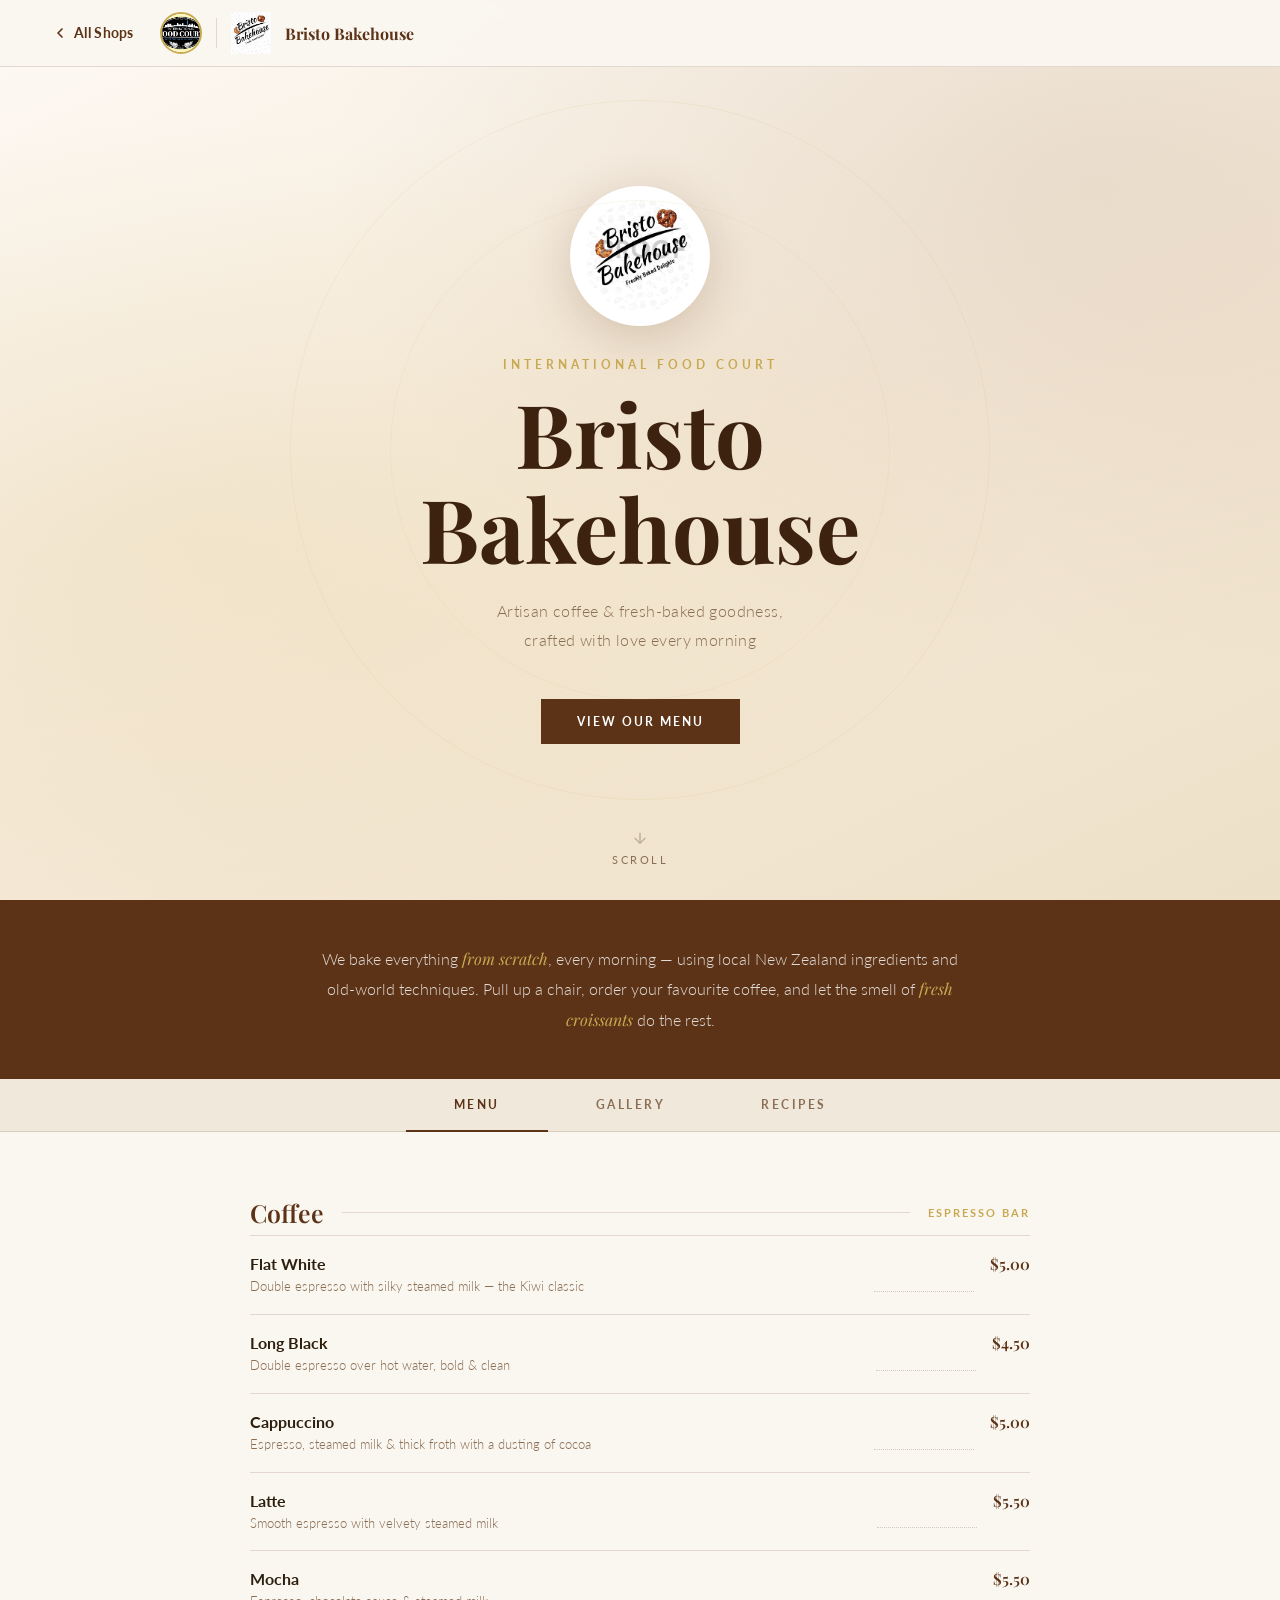
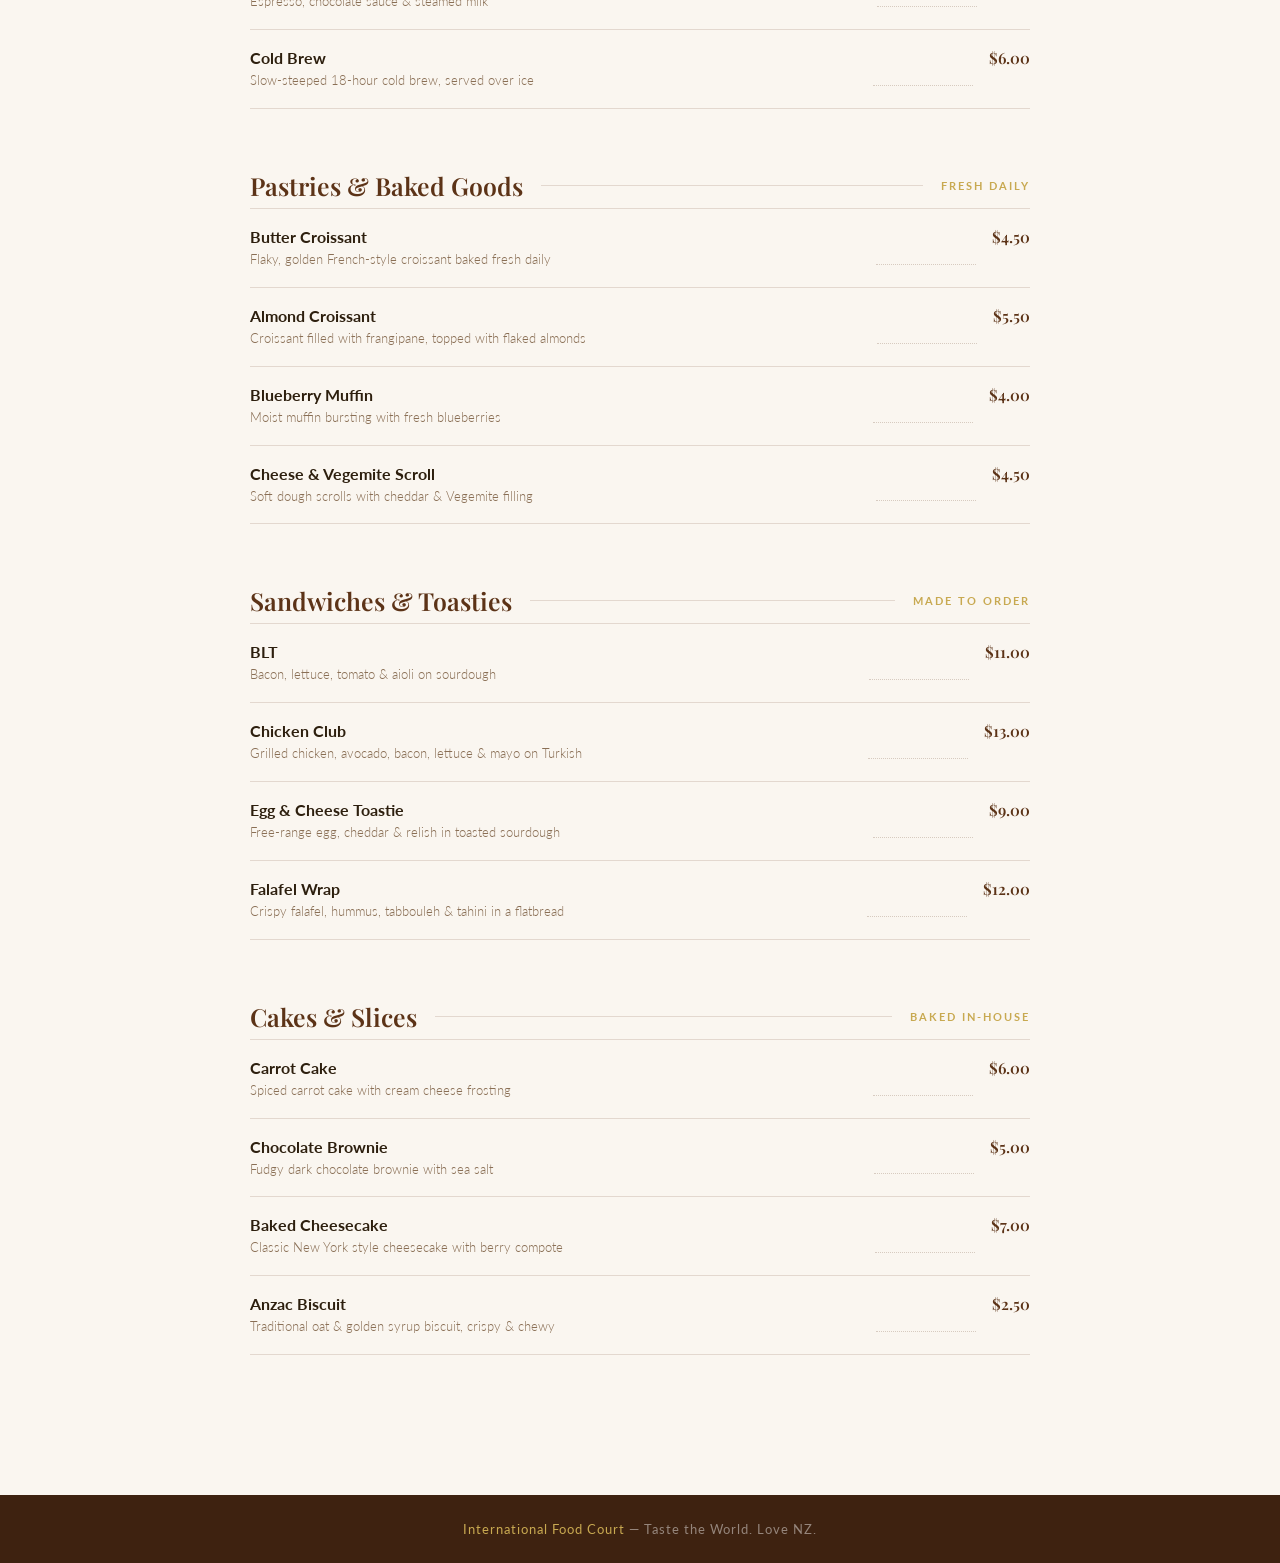
==== commit ff100070: "Add logo images and wire up all src paths Copied WhatsApp logo images to clean filenames (food-court" ====
--- a/shops/bristo-bakehouse.html
+++ b/shops/bristo-bakehouse.html
@@ -557,14 +557,14 @@
       <svg viewBox="0 0 24 24" fill="none" stroke="currentColor" stroke-width="2.5" stroke-linecap="round" stroke-linejoin="round"><polyline points="15 18 9 12 15 6"/></svg>
       All Shops
     </a>
-    <div class="top-bar-fc-logo"><img src="../images/logos/food-court-logo.png" alt="International Food Court" /></div>
+    <div class="top-bar-fc-logo"><img src="../images/logos/food-court-logo.jpeg" alt="International Food Court" /></div>
     <div class="top-bar-divider"></div>
-    <img class="top-bar-shop-logo" src="../images/logos/bristo-bakehouse.png" alt="Bristo Bakehouse" />
+    <img class="top-bar-shop-logo" src="../images/logos/bristo-bakehouse.jpeg" alt="Bristo Bakehouse" />
     <span class="top-bar-shop-name">Bristo Bakehouse</span>
   </header>
 
   <section class="shop-hero">
-    <img class="hero-logo" src="../images/logos/bristo-bakehouse.png" alt="Bristo Bakehouse" />
+    <img class="hero-logo" src="../images/logos/bristo-bakehouse.jpeg" alt="Bristo Bakehouse" />
     <p class="hero-eyebrow">International Food Court</p>
     <h1 class="hero-title">Bristo<br>Bakehouse</h1>
     <p class="hero-tagline">Artisan coffee &amp; fresh-baked goodness,<br>crafted with love every morning</p>
